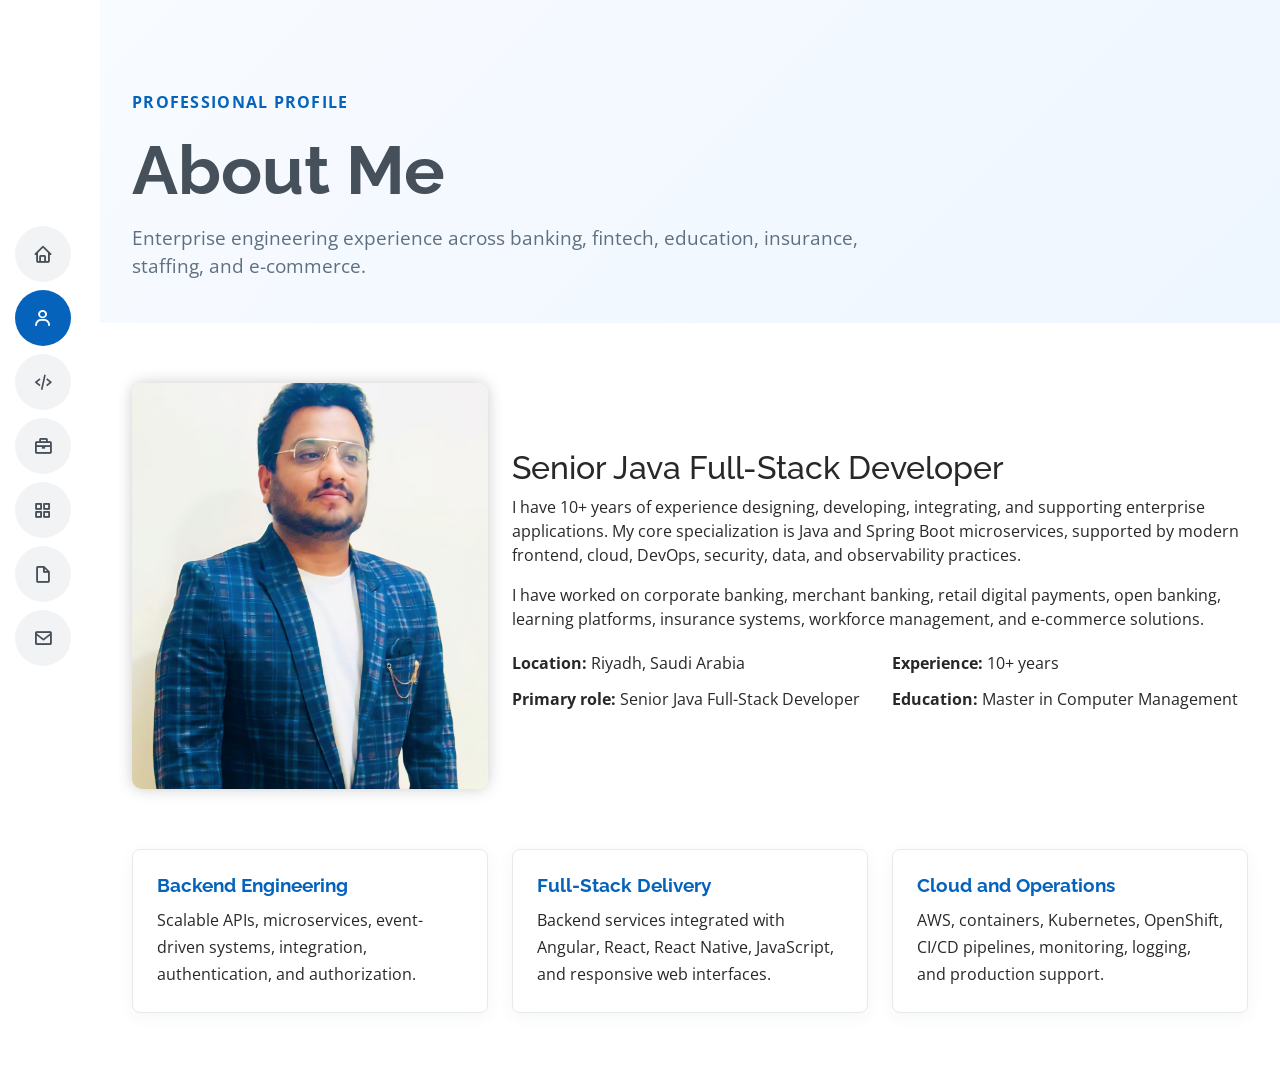
==== about.html @ 02a1ac86 "update portpolio" ====
<!DOCTYPE html>
<html lang="en">
  <head>
    <meta charset="utf-8" />
    <meta name="viewport" content="width=device-width, initial-scale=1" />
    <title>About | Nasruddin Gayasuddin Khan</title>
    <meta name="description" content="Professional profile, specialization, education, and career summary of Senior Java Full-Stack Developer Nasruddin Gayasuddin Khan." />
    <link rel="canonical" href="https://nasruddinkhan.github.io/about.html" />
    <link href="https://fonts.googleapis.com/css?family=Open+Sans:300,400,600,700|Raleway:400,500,600,700|Poppins:400,500,600,700" rel="stylesheet" />
    <link href="assets/vendor/bootstrap.css?v=5.3.3" rel="stylesheet" />
    <link href="assets/vendor/aos.css?v=2.3.4" rel="stylesheet" />
    <link href="assets/vendor/bootstrap-icons.css?v=1.11.3" rel="stylesheet" />
    <link href="assets/vendor/boxicons/css/boxicons.min.css?v=2.1.4" rel="stylesheet" />
    <link href="assets/css/style.css?v=20260605" rel="stylesheet" />
  </head>
  <body>
    <i class="bi bi-list mobile-nav-toggle d-lg-none" aria-label="Open navigation"></i>
    <header id="header" class="d-flex flex-column justify-content-center">
      <nav id="navbar" class="navbar nav-menu" aria-label="Primary navigation">
        <ul>
          <li><a href="index.html" class="nav-link"><i class="bx bx-home"></i><span>Home</span></a></li>
          <li><a href="about.html" class="nav-link active"><i class="bx bx-user"></i><span>About</span></a></li>
          <li><a href="skills.html" class="nav-link"><i class="bx bx-code-alt"></i><span>Skills</span></a></li>
          <li><a href="experience.html" class="nav-link"><i class="bx bx-briefcase"></i><span>Experience</span></a></li>
          <li><a href="projects.html" class="nav-link"><i class="bx bx-grid-alt"></i><span>Projects</span></a></li>
          <li><a href="ats-resume.html" class="nav-link"><i class="bx bx-file-blank"></i><span>Resume</span></a></li>
          <li><a href="contact.html" class="nav-link"><i class="bx bx-envelope"></i><span>Contact</span></a></li>
        </ul>
      </nav>
    </header>
    <main id="main" class="page-main">
      <section class="page-hero">
        <div class="container">
          <p class="eyebrow">Professional Profile</p>
          <h1>About Me</h1>
          <p>Enterprise engineering experience across banking, fintech, education, insurance, staffing, and e-commerce.</p>
        </div>
      </section>
      <section class="about">
        <div class="container" data-aos="fade-up">
          <div class="row align-items-center">
            <div class="col-lg-4">
              <img src="assets/img/profile-img.jpg" class="img-fluid profile-pic" alt="Nasruddin Gayasuddin Khan" />
            </div>
            <div class="col-lg-8 pt-4 pt-lg-0 content">
              <h2>Senior Java Full-Stack Developer</h2>
              <p>I have 10+ years of experience designing, developing, integrating, and supporting enterprise applications. My core specialization is Java and Spring Boot microservices, supported by modern frontend, cloud, DevOps, security, data, and observability practices.</p>
              <p>I have worked on corporate banking, merchant banking, retail digital payments, open banking, learning platforms, insurance systems, workforce management, and e-commerce solutions.</p>
              <div class="profile-facts row">
                <div class="col-md-6"><strong>Location:</strong> Riyadh, Saudi Arabia</div>
                <div class="col-md-6"><strong>Experience:</strong> 10+ years</div>
                <div class="col-md-6"><strong>Primary role:</strong> Senior Java Full-Stack Developer</div>
                <div class="col-md-6"><strong>Education:</strong> Master in Computer Management</div>
              </div>
            </div>
          </div>
          <div class="row g-4 page-cards">
            <div class="col-md-4"><article class="skill-card"><h3>Backend Engineering</h3><p>Scalable APIs, microservices, event-driven systems, integration, authentication, and authorization.</p></article></div>
            <div class="col-md-4"><article class="skill-card"><h3>Full-Stack Delivery</h3><p>Backend services integrated with Angular, React, React Native, JavaScript, and responsive web interfaces.</p></article></div>
            <div class="col-md-4"><article class="skill-card"><h3>Cloud and Operations</h3><p>AWS, containers, Kubernetes, OpenShift, CI/CD pipelines, monitoring, logging, and production support.</p></article></div>
          </div>
        </div>
      </section>
    </main>
    <script src="assets/vendor/aos.js"></script><script src="assets/vendor/typed.js"></script><script src="assets/vendor/waypoints.js"></script><script src="assets/js/main.js"></script>
  </body>
</html>
---- assets/css/style.css ----
/**
* Template Name: MyResume
* Template URL: https://bootstrapmade.com/free-html-bootstrap-template-my-resume/
* Updated: Mar 17 2024 with Bootstrap v5.3.3
* Author: BootstrapMade.com
* License: https://bootstrapmade.com/license/
*/

/*--------------------------------------------------------------
# General
--------------------------------------------------------------*/
body {
  font-family: "Open Sans", sans-serif;
  color: #272829;
}

a {
  color: #0563bb;
  text-decoration: none;
}

a:hover {
  color: #067ded;
  text-decoration: none;
}

h1,
h2,
h3,
h4,
h5,
h6 {
  font-family: "Raleway", sans-serif;
}

/*--------------------------------------------------------------
# Back to top button
--------------------------------------------------------------*/
.back-to-top {
  position: fixed;
  visibility: hidden;
  opacity: 0;
  right: 15px;
  bottom: 15px;
  z-index: 996;
  background: #0563bb;
  width: 40px;
  height: 40px;
  border-radius: 50px;
  transition: all 0.4s;
}

.back-to-top i {
  font-size: 28px;
  color: #fff;
  line-height: 0;
}

.back-to-top:hover {
  background: #0678e3;
  color: #fff;
}

.back-to-top.active {
  visibility: visible;
  opacity: 1;
}

/*--------------------------------------------------------------
# Preloader
--------------------------------------------------------------*/
#preloader {
  position: fixed;
  top: 0;
  left: 0;
  right: 0;
  bottom: 0;
  z-index: 9999;
  overflow: hidden;
  background: #fff;
}

#preloader:before {
  content: "";
  position: fixed;
  top: calc(50% - 30px);
  left: calc(50% - 30px);
  border: 6px solid #0563bb;
  border-top-color: #fff;
  border-bottom-color: #fff;
  border-radius: 50%;
  width: 60px;
  height: 60px;
  animation: animate-preloader 1s linear infinite;
}

@keyframes animate-preloader {
  0% {
    transform: rotate(0deg);
  }

  100% {
    transform: rotate(360deg);
  }
}

/*--------------------------------------------------------------
# Disable aos animation delay on mobile devices
--------------------------------------------------------------*/
@media screen and (max-width: 768px) {
  [data-aos-delay] {
    transition-delay: 0 !important;
  }
}

/*--------------------------------------------------------------
# Header
--------------------------------------------------------------*/
#header {
  position: fixed;
  top: 0;
  left: 0;
  bottom: 0;
  z-index: 9997;
  transition: all 0.5s;
  padding: 15px;
  overflow-y: auto;
}

@media (max-width: 991px) {
  #header {
    width: 300px;
    background: #fff;
    border-right: 1px solid #e6e9ec;
    left: -300px;
  }
}

@media (min-width: 991px) {
  #main {
    margin-left: 100px;
  }
}

/*--------------------------------------------------------------
# Navigation Menu
--------------------------------------------------------------*/
/**
* Desktop Navigation 
*/
.nav-menu {
  padding: 0;
  display: block;
}

.nav-menu * {
  margin: 0;
  padding: 0;
  list-style: none;
}

.nav-menu>ul>li {
  position: relative;
  white-space: nowrap;
}

.nav-menu a,
.nav-menu a:focus {
  display: flex;
  align-items: center;
  color: #45505b;
  padding: 10px 18px;
  margin-bottom: 8px;
  transition: 0.3s;
  font-size: 15px;
  border-radius: 50px;
  background: #f2f3f5;
  height: 56px;
  width: 100%;
  overflow: hidden;
  transition: 0.3s;
}

.nav-menu a i,
.nav-menu a:focus i {
  font-size: 20px;
}

.nav-menu a span,
.nav-menu a:focus span {
  padding: 0 5px 0 7px;
  color: #45505b;
}

@media (min-width: 992px) {

  .nav-menu a,
  .nav-menu a:focus {
    width: 56px;
  }

  .nav-menu a span,
  .nav-menu a:focus span {
    display: none;
    color: #fff;
  }
}

.nav-menu a:hover,
.nav-menu .active,
.nav-menu .active:focus,
.nav-menu li:hover>a {
  color: #fff;
  background: #0563bb;
}

.nav-menu a:hover span,
.nav-menu .active span,
.nav-menu .active:focus span,
.nav-menu li:hover>a span {
  color: #fff;
}

.nav-menu a:hover,
.nav-menu li:hover>a {
  width: 100%;
  color: #fff;
}

.nav-menu a:hover span,
.nav-menu li:hover>a span {
  display: block;
}

/**
* Mobile Navigation 
*/
.mobile-nav-toggle {
  position: fixed;
  right: 10px;
  top: 10px;
  z-index: 9998;
  border: 0;
  background: none;
  font-size: 28px;
  transition: all 0.4s;
  outline: none !important;
  line-height: 0;
  cursor: pointer;
  border-radius: 50px;
  padding: 5px;
}

.mobile-nav-toggle i {
  color: #45505b;
}

.mobile-nav-active {
  overflow: hidden;
}

.mobile-nav-active #header {
  left: 0;
}

.mobile-nav-active .mobile-nav-toggle {
  color: #fff;
  background-color: #0563bb;
}

/*--------------------------------------------------------------
# Hero Section
--------------------------------------------------------------*/
#hero {
  width: 100%;
  height: 100vh;
  background: url("../img/hero-bg.jpg") top right no-repeat;
  background-size: cover;
  position: relative;
}

@media (min-width: 992px) {
  #hero {
    padding-left: 160px;
  }
}

#hero:before {
  content: "";
  background: rgba(255, 255, 255, 0.8);
  position: absolute;
  bottom: 0;
  top: 0;
  left: 0;
  right: 0;
}

#hero h1 {
  margin: 0;
  font-size: 64px;
  font-weight: 700;
  line-height: 56px;
  color: #45505b;
}

#hero p {
  color: #45505b;
  margin: 15px 0 0 0;
  font-size: 26px;
  font-family: "Poppins", sans-serif;
}

#hero p span {
  color: #0563bb;
  letter-spacing: 1px;
}

#hero .social-links {
  margin-top: 30px;
}

#hero .social-links a {
  font-size: 24px;
  display: inline-block;
  color: #45505b;
  line-height: 1;
  margin-right: 20px;
  transition: 0.3s;
}

#hero .social-links a:hover {
  color: #0563bb;
}

@media (max-width: 992px) {
  #hero {
    text-align: center;
  }

  #hero h1 {
    font-size: 32px;
    line-height: 36px;
  }

  #hero p {
    margin-top: 10px;
    font-size: 20px;
    line-height: 24px;
  }
}

/*--------------------------------------------------------------
# Sections General
--------------------------------------------------------------*/
section {
  padding: 60px 0;
  overflow: hidden;
}

.section-title {
  text-align: center;
  padding-bottom: 30px;
}

.section-title h2 {
  font-size: 32px;
  font-weight: bold;
  text-transform: uppercase;
  margin-bottom: 20px;
  padding-bottom: 20px;
  position: relative;
  color: #45505b;
}

.section-title h2::before {
  content: "";
  position: absolute;
  display: block;
  width: 120px;
  height: 1px;
  background: #ddd;
  bottom: 1px;
  left: calc(50% - 60px);
}

.section-title h2::after {
  content: "";
  position: absolute;
  display: block;
  width: 40px;
  height: 3px;
  background: #0563bb;
  bottom: 0;
  left: calc(50% - 20px);
}

.section-title p {
  margin-bottom: 0;
}

/*--------------------------------------------------------------
# About
--------------------------------------------------------------*/
.about .content h3 {
  font-weight: 700;
  font-size: 26px;
  color: #728394;
}

.about .content ul {
  list-style: none;
  padding: 0;
}

.about .profile-pic {
  border-radius: 10px;
  box-shadow: 0px 0px 15px #ccc;
}
.about .content ul li {
  margin-bottom: 20px;
  display: flex;
  align-items: center;
}

.about .content ul strong {
  margin-right: 10px;
}

.about .content ul i {
  font-size: 16px;
  margin-right: 5px;
  color: #0563bb;
  line-height: 0;
}

.about .content p:last-child {
  margin-bottom: 0;
}

/*--------------------------------------------------------------
# Akills
--------------------------------------------------------------*/
.skills .progress {
  height: 60px;
  display: block;
  background: none;
  border-radius: 0;
}

.skills .progress .skill {
  padding: 10px 0;
  margin: 0;
  text-transform: uppercase;
  display: block;
  font-weight: 600;
  font-family: "Poppins", sans-serif;
  color: #45505b;
}

.skills .progress .skill .val {
  float: right;
  font-style: normal;
}

.skills .progress-bar-wrap {
  background: #f2f3f5;
}

.skills .progress-bar {
  width: 1px;
  height: 10px;
  transition: 0.9s;
  background-color: #0563bb;
}

/*--------------------------------------------------------------
# Resume
--------------------------------------------------------------*/
.resume .resume-title {
  font-size: 26px;
  font-weight: 700;
  margin-top: 20px;
  margin-bottom: 20px;
  color: #45505b;
}

.resume .resume-item {
  padding: 0 0 20px 20px;
  margin-top: -2px;
  border-left: 2px solid #0563bb;
  position: relative;
}

.resume .resume-item h4 {
  line-height: 18px;
  font-size: 18px;
  font-weight: 600;
  text-transform: uppercase;
  font-family: "Poppins", sans-serif;
  color: #0563bb;
  margin-bottom: 10px;
}

.resume .resume-item h5 {
  font-size: 16px;
  background: #f7f8f9;
  padding: 5px 15px;
  display: inline-block;
  font-weight: 600;
  margin-bottom: 10px;
}

.resume .resume-item ul {
  padding-left: 20px;
}

.resume .resume-item ul li {
  padding-bottom: 10px;
}

.resume .resume-item:last-child {
  padding-bottom: 0;
}

.resume .resume-item::before {
  content: "";
  position: absolute;
  width: 16px;
  height: 16px;
  border-radius: 50px;
  left: -9px;
  top: 0;
  background: #fff;
  border: 2px solid #0563bb;
}

/*--------------------------------------------------------------
# Contact
--------------------------------------------------------------*/
.contact .info {
  width: 100%;
  background: #fff;
}

.contact .info i {
  font-size: 20px;
  color: #0563bb;
  float: left;
  width: 44px;
  height: 44px;
  background: #eef7ff;
  display: flex;
  justify-content: center;
  align-items: center;
  border-radius: 50px;
  transition: all 0.3s ease-in-out;
}

.contact .info h4 {
  padding: 0 0 0 60px;
  font-size: 22px;
  font-weight: 600;
  margin-bottom: 5px;
  color: #45505b;
}

.contact .info p {
  padding: 0 0 0 60px;
  margin-bottom: 0;
  font-size: 14px;
  color: #728394;
}

.contact .info .email,
.contact .info .phone {
  margin-top: 40px;
}

.contact .info .email:hover i,
.contact .info .address:hover i,
.contact .info .phone:hover i {
  background: #0563bb;
  color: #fff;
}


@keyframes animate-loading {
  0% {
    transform: rotate(0deg);
  }

  100% {
    transform: rotate(360deg);
  }
}

/*--------------------------------------------------------------
# Footer
--------------------------------------------------------------*/
#footer {
  background: #f7f8f9;
  color: #45505b;
  font-size: 14px;
  text-align: center;
  padding: 30px 0;
}

#footer h3 {
  font-size: 36px;
  font-weight: 700;
  position: relative;
  font-family: "Poppins", sans-serif;
  padding: 0;
  margin: 0 0 15px 0;
}

#footer p {
  font-size: 15;
  font-style: italic;
  padding: 0;
  margin: 0 0 40px 0;
}

#footer .social-links {
  margin: 0 0 40px 0;
}

#footer .social-links a {
  font-size: 18px;
  display: inline-block;
  background: #0563bb;
  color: #fff;
  line-height: 1;
  padding: 8px 0;
  margin-right: 4px;
  border-radius: 50%;
  text-align: center;
  width: 36px;
  height: 36px;
  transition: 0.3s;
}

#footer .social-links a:hover {
  background: #0678e3;
  color: #fff;
  text-decoration: none;
}

#footer .copyright {
  margin: 0 0 5px 0;
}

#footer .credits {
  font-size: 13px;
}

.btn-primary {
  background-color: #0563bb;
}

.btn-primary :hover {
  background-color: #0563bb;
}

/* ATS-focused portfolio additions */
.eyebrow {
  color: #0563bb;
  font-size: 16px !important;
  font-weight: 700;
  letter-spacing: 0.08em;
  text-transform: uppercase;
}

.hero-summary {
  max-width: 720px;
  margin-top: 16px;
  color: #45505b;
  font-size: 18px !important;
}

.hero-actions {
  display: flex;
  flex-wrap: wrap;
  gap: 12px;
  margin-top: 24px;
}

.profile-facts {
  margin-top: 20px;
}

.profile-facts > div {
  margin-bottom: 12px;
}

.skill-card,
.education-card {
  height: auto;
  margin-bottom: 18px;
  padding: 24px;
  border: 1px solid #e7e9ec;
  border-radius: 8px;
  background: #fff;
  box-shadow: 0 4px 16px rgba(69, 80, 91, 0.06);
}

.skill-card h3,
.education-card h3 {
  margin-bottom: 10px;
  color: #0563bb;
  font-size: 19px;
  font-weight: 700;
}

.skill-card p,
.education-card p {
  margin-bottom: 0;
  line-height: 1.7;
}

.resume .resume-item {
  max-width: 980px;
  margin-right: auto;
  margin-bottom: 8px;
}

.resume .resume-item h3 {
  margin-bottom: 8px;
  color: #0563bb;
  font-size: 20px;
  font-weight: 700;
}

.resume .resume-item h4 {
  color: #45505b;
  font-size: 15px;
  text-transform: none;
}

.technology-line {
  margin-bottom: 8px;
}

.resume-cta {
  margin-top: 28px;
  text-align: center;
}

.contact .info h3 {
  padding: 0 0 0 60px;
  margin-bottom: 5px;
  color: #45505b;
  font-size: 22px;
  font-weight: 600;
}

@media (max-width: 576px) {
  #hero h1 {
    font-size: 38px;
  }

  .hero-actions .btn {
    width: 100%;
  }
}

/*--------------------------------------------------------------
# Multi-page portfolio
--------------------------------------------------------------*/
.page-main {
  min-height: 100vh;
}

.page-hero {
  padding: 90px 0 42px;
  background: linear-gradient(135deg, #f8fbff 0%, #eef6ff 100%);
}

.page-hero h1 {
  margin: 4px 0 12px;
  color: #45505b;
  font-size: clamp(42px, 6vw, 68px);
  font-weight: 700;
}

.page-hero p:not(.eyebrow) {
  max-width: 780px;
  margin-bottom: 0;
  color: #5f6f7f;
  font-size: 19px;
}

.page-cards {
  margin-top: 36px;
}

.skill-card h2 {
  margin-bottom: 10px;
  color: #0563bb;
  font-size: 20px;
  font-weight: 700;
}

.project-card,
.contact-card {
  height: 100%;
  padding: 28px;
  border: 1px solid #e3e8ee;
  border-radius: 10px;
  background: #fff;
  box-shadow: 0 6px 24px rgba(69, 80, 91, 0.07);
  transition: transform 0.2s ease, box-shadow 0.2s ease;
}

.project-card:hover,
.contact-card:hover {
  transform: translateY(-3px);
  box-shadow: 0 10px 30px rgba(69, 80, 91, 0.12);
}

.project-card h2,
.contact-card h2 {
  margin: 10px 0;
  color: #45505b;
  font-size: 23px;
  font-weight: 700;
}

.project-card p,
.contact-card p {
  line-height: 1.7;
}

.project-domain {
  display: inline-block;
  padding: 5px 10px;
  border-radius: 50px;
  background: #eef7ff;
  color: #0563bb;
  font-size: 13px;
  font-weight: 700;
  letter-spacing: 0.03em;
  text-transform: uppercase;
}

.contact-card > i {
  color: #0563bb;
  font-size: 32px;
}

.contact-card a {
  overflow-wrap: anywhere;
}

@media (max-width: 991px) {
  .page-hero {
    padding-top: 110px;
  }

  .page-main {
    margin-left: 0;
  }
}
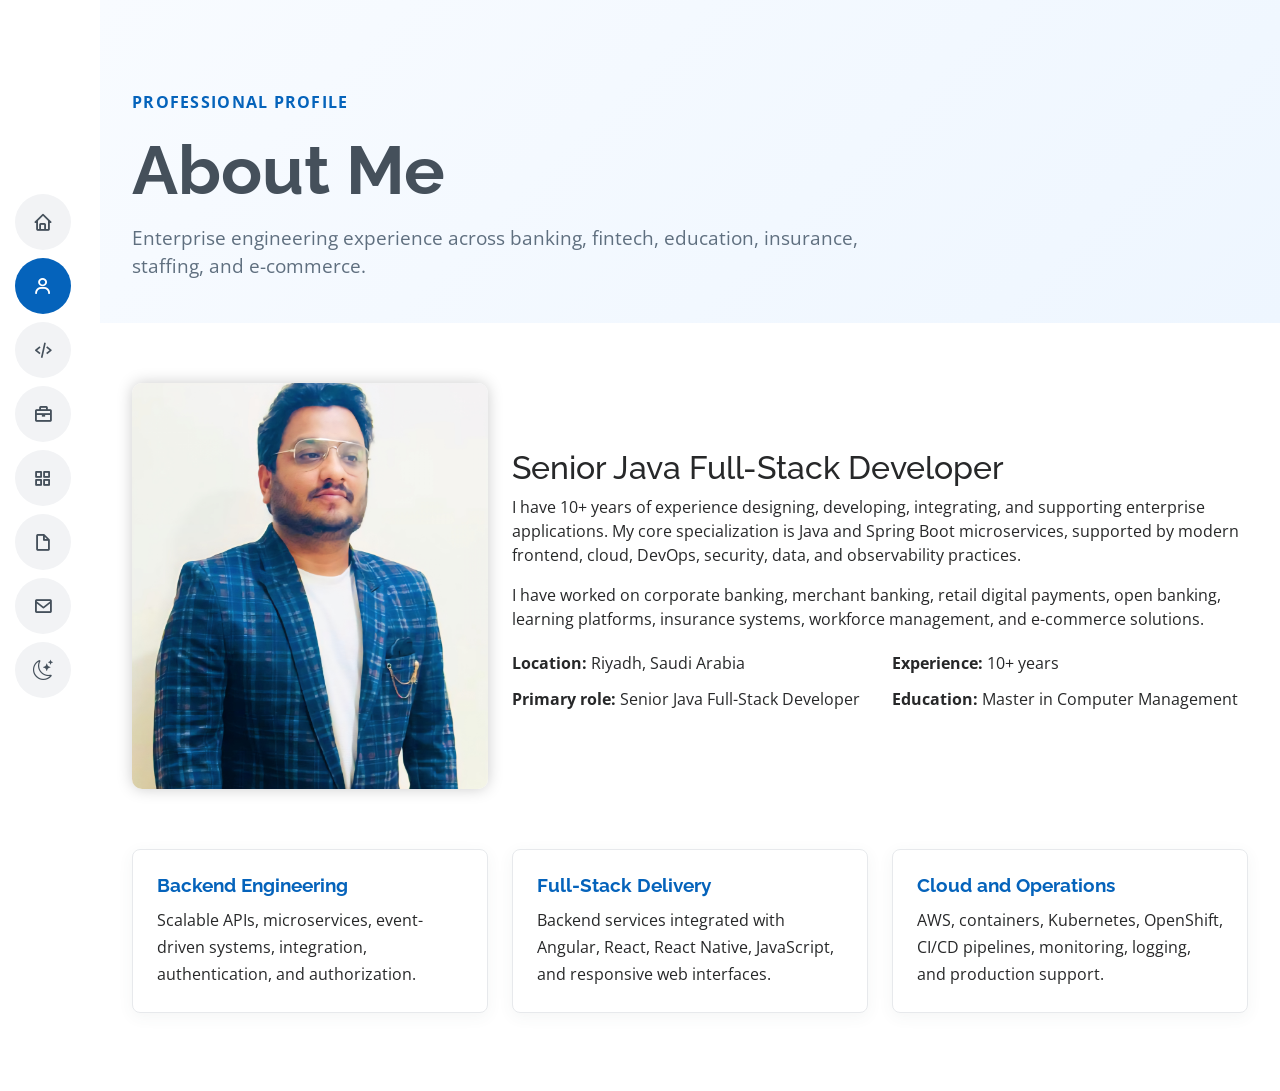
==== commit d84add18: "update portpolio" ====
--- a/about.html
+++ b/about.html
@@ -12,6 +12,7 @@
     <link href="assets/vendor/bootstrap-icons.css?v=1.11.3" rel="stylesheet" />
     <link href="assets/vendor/boxicons/css/boxicons.min.css?v=2.1.4" rel="stylesheet" />
     <link href="assets/css/style.css?v=20260605" rel="stylesheet" />
+    <script src="assets/js/theme.js"></script>
   </head>
   <body>
     <i class="bi bi-list mobile-nav-toggle d-lg-none" aria-label="Open navigation"></i>
--- a/assets/css/style.css
+++ b/assets/css/style.css
@@ -12,6 +12,8 @@
 body {
   font-family: "Open Sans", sans-serif;
   color: #272829;
+  background: #fff;
+  transition: background-color 0.3s ease, color 0.3s ease;
 }
 
 a {
@@ -230,6 +232,55 @@
 .nav-menu a:hover span,
 .nav-menu li:hover>a span {
   display: block;
+}
+
+.theme-toggle {
+  display: flex;
+  align-items: center;
+  width: 100%;
+  height: 56px;
+  margin-bottom: 8px;
+  padding: 10px 18px;
+  overflow: hidden;
+  border: 0;
+  border-radius: 50px;
+  background: #f2f3f5;
+  color: #45505b;
+  font: inherit;
+  cursor: pointer;
+  transition: width 0.3s ease, color 0.3s ease, background-color 0.3s ease, transform 0.2s ease;
+}
+
+.theme-toggle i {
+  flex: 0 0 auto;
+  font-size: 20px;
+}
+
+.theme-toggle span {
+  padding-left: 7px;
+}
+
+.theme-toggle:hover {
+  color: #fff;
+  background: #0563bb;
+}
+
+@media (min-width: 992px) {
+  .theme-toggle {
+    width: 56px;
+  }
+
+  .theme-toggle span {
+    display: none;
+  }
+
+  .theme-toggle:hover {
+    width: 100%;
+  }
+
+  .theme-toggle:hover span {
+    display: block;
+  }
 }
 
 /**
@@ -771,6 +822,62 @@
   min-height: 100vh;
 }
 
+main {
+  transform-origin: center top;
+}
+
+.page-entered main {
+  animation: page-enter 0.45s ease-out both;
+}
+
+.page-leaving main {
+  pointer-events: none;
+  animation: page-exit 0.26s ease-in both;
+}
+
+.nav-menu a.nav-link-clicked {
+  width: 100%;
+  color: #fff;
+  background: #0563bb;
+  transform: scale(0.94);
+}
+
+.nav-menu a.nav-link-clicked span {
+  display: block;
+  color: #fff;
+}
+
+@keyframes page-enter {
+  from {
+    opacity: 0;
+    transform: translateY(14px) scale(0.995);
+  }
+
+  to {
+    opacity: 1;
+    transform: translateY(0) scale(1);
+  }
+}
+
+@keyframes page-exit {
+  from {
+    opacity: 1;
+    transform: translateY(0) scale(1);
+  }
+
+  to {
+    opacity: 0;
+    transform: translateY(-10px) scale(0.995);
+  }
+}
+
+@media (prefers-reduced-motion: reduce) {
+  .page-entered main,
+  .page-leaving main {
+    animation: none;
+  }
+}
+
 .page-hero {
   padding: 90px 0 42px;
   background: linear-gradient(135deg, #f8fbff 0%, #eef6ff 100%);
@@ -852,6 +959,118 @@
   overflow-wrap: anywhere;
 }
 
+/*--------------------------------------------------------------
+# Dark theme
+--------------------------------------------------------------*/
+html[data-theme="dark"] body {
+  color: #d8e0e8;
+  background: #0f1720;
+}
+
+html[data-theme="dark"] #hero:before {
+  background: rgba(10, 17, 25, 0.86);
+}
+
+html[data-theme="dark"] #hero h1,
+html[data-theme="dark"] #hero p,
+html[data-theme="dark"] #hero .social-links a,
+html[data-theme="dark"] .hero-summary,
+html[data-theme="dark"] .section-title h2,
+html[data-theme="dark"] .resume .resume-title,
+html[data-theme="dark"] .resume .resume-item h4,
+html[data-theme="dark"] .contact .info h4,
+html[data-theme="dark"] .contact .info h3,
+html[data-theme="dark"] .page-hero h1,
+html[data-theme="dark"] .project-card h2,
+html[data-theme="dark"] .contact-card h2 {
+  color: #e8eef5;
+}
+
+html[data-theme="dark"] .about .content h3,
+html[data-theme="dark"] .contact .info p,
+html[data-theme="dark"] .page-hero p:not(.eyebrow) {
+  color: #aebdca;
+}
+
+html[data-theme="dark"] .page-hero {
+  background: linear-gradient(135deg, #131e29 0%, #172636 100%);
+}
+
+html[data-theme="dark"] .skill-card,
+html[data-theme="dark"] .education-card,
+html[data-theme="dark"] .project-card,
+html[data-theme="dark"] .contact-card,
+html[data-theme="dark"] .contact .info {
+  border-color: #2b3b49;
+  background: #18232e;
+  box-shadow: 0 6px 24px rgba(0, 0, 0, 0.24);
+}
+
+html[data-theme="dark"] .project-card:hover,
+html[data-theme="dark"] .contact-card:hover {
+  box-shadow: 0 10px 30px rgba(0, 0, 0, 0.36);
+}
+
+html[data-theme="dark"] .project-domain,
+html[data-theme="dark"] .contact .info i {
+  background: #17334a;
+  color: #72b7f2;
+}
+
+html[data-theme="dark"] .resume .resume-item::before {
+  background: #0f1720;
+}
+
+html[data-theme="dark"] .resume .resume-item h5,
+html[data-theme="dark"] .skills .progress-bar-wrap,
+html[data-theme="dark"] #footer {
+  background: #18232e;
+  color: #d8e0e8;
+}
+
+html[data-theme="dark"] .section-title h2::before {
+  background: #3a4957;
+}
+
+html[data-theme="dark"] .nav-menu a,
+html[data-theme="dark"] .nav-menu a:focus,
+html[data-theme="dark"] .theme-toggle {
+  color: #d8e0e8;
+  background: #1c2935;
+}
+
+html[data-theme="dark"] .nav-menu a span,
+html[data-theme="dark"] .nav-menu a:focus span {
+  color: #d8e0e8;
+}
+
+html[data-theme="dark"] .nav-menu a:hover,
+html[data-theme="dark"] .nav-menu .active,
+html[data-theme="dark"] .nav-menu .active:focus,
+html[data-theme="dark"] .nav-menu li:hover>a,
+html[data-theme="dark"] .theme-toggle:hover {
+  color: #fff;
+  background: #1674c4;
+}
+
+html[data-theme="dark"] .nav-menu a:hover span,
+html[data-theme="dark"] .nav-menu .active span,
+html[data-theme="dark"] .nav-menu .active:focus span,
+html[data-theme="dark"] .nav-menu li:hover>a span {
+  color: #fff;
+}
+
+html[data-theme="dark"] .mobile-nav-toggle {
+  color: #e8eef5;
+}
+
+@media (max-width: 991px) {
+  html[data-theme="dark"] #header {
+    background: #111c26;
+    border-right-color: #2b3b49;
+  }
+}
+
 @media (max-width: 991px) {
   .page-hero {
     padding-top: 110px;
